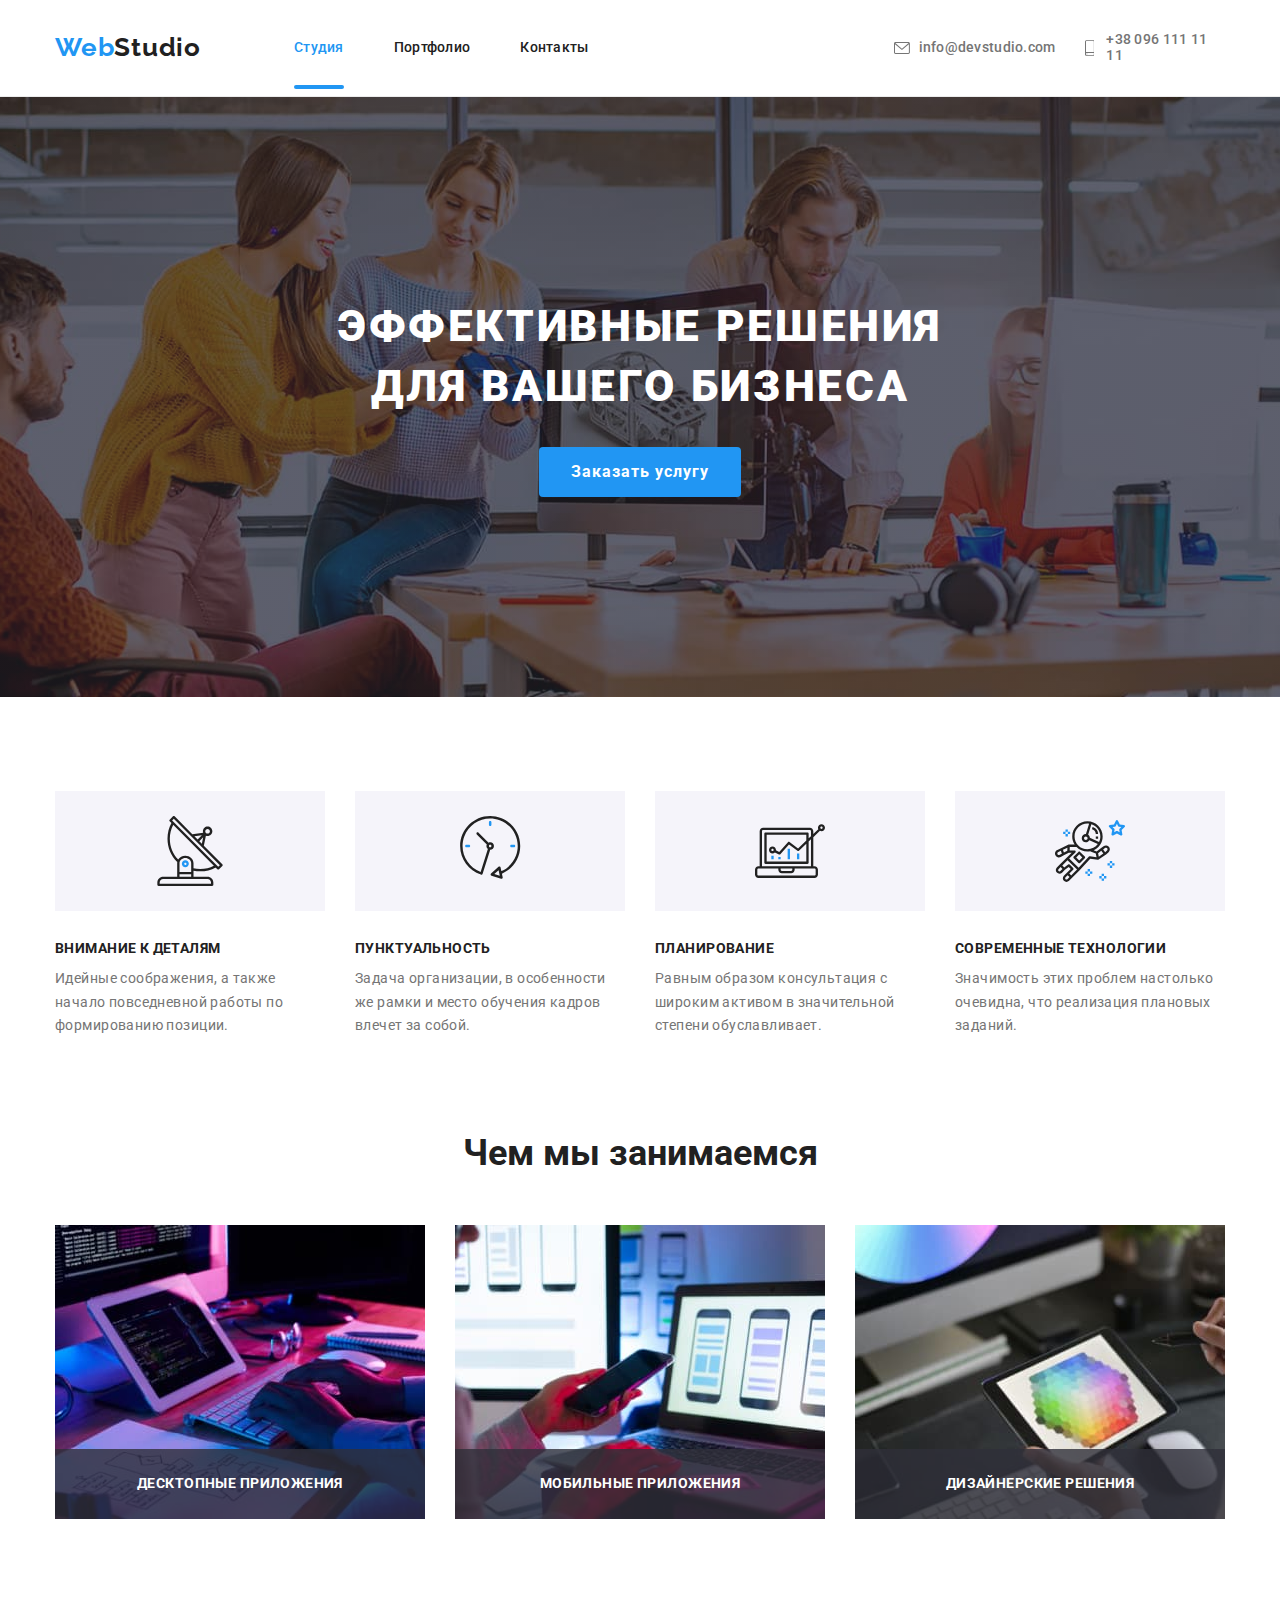
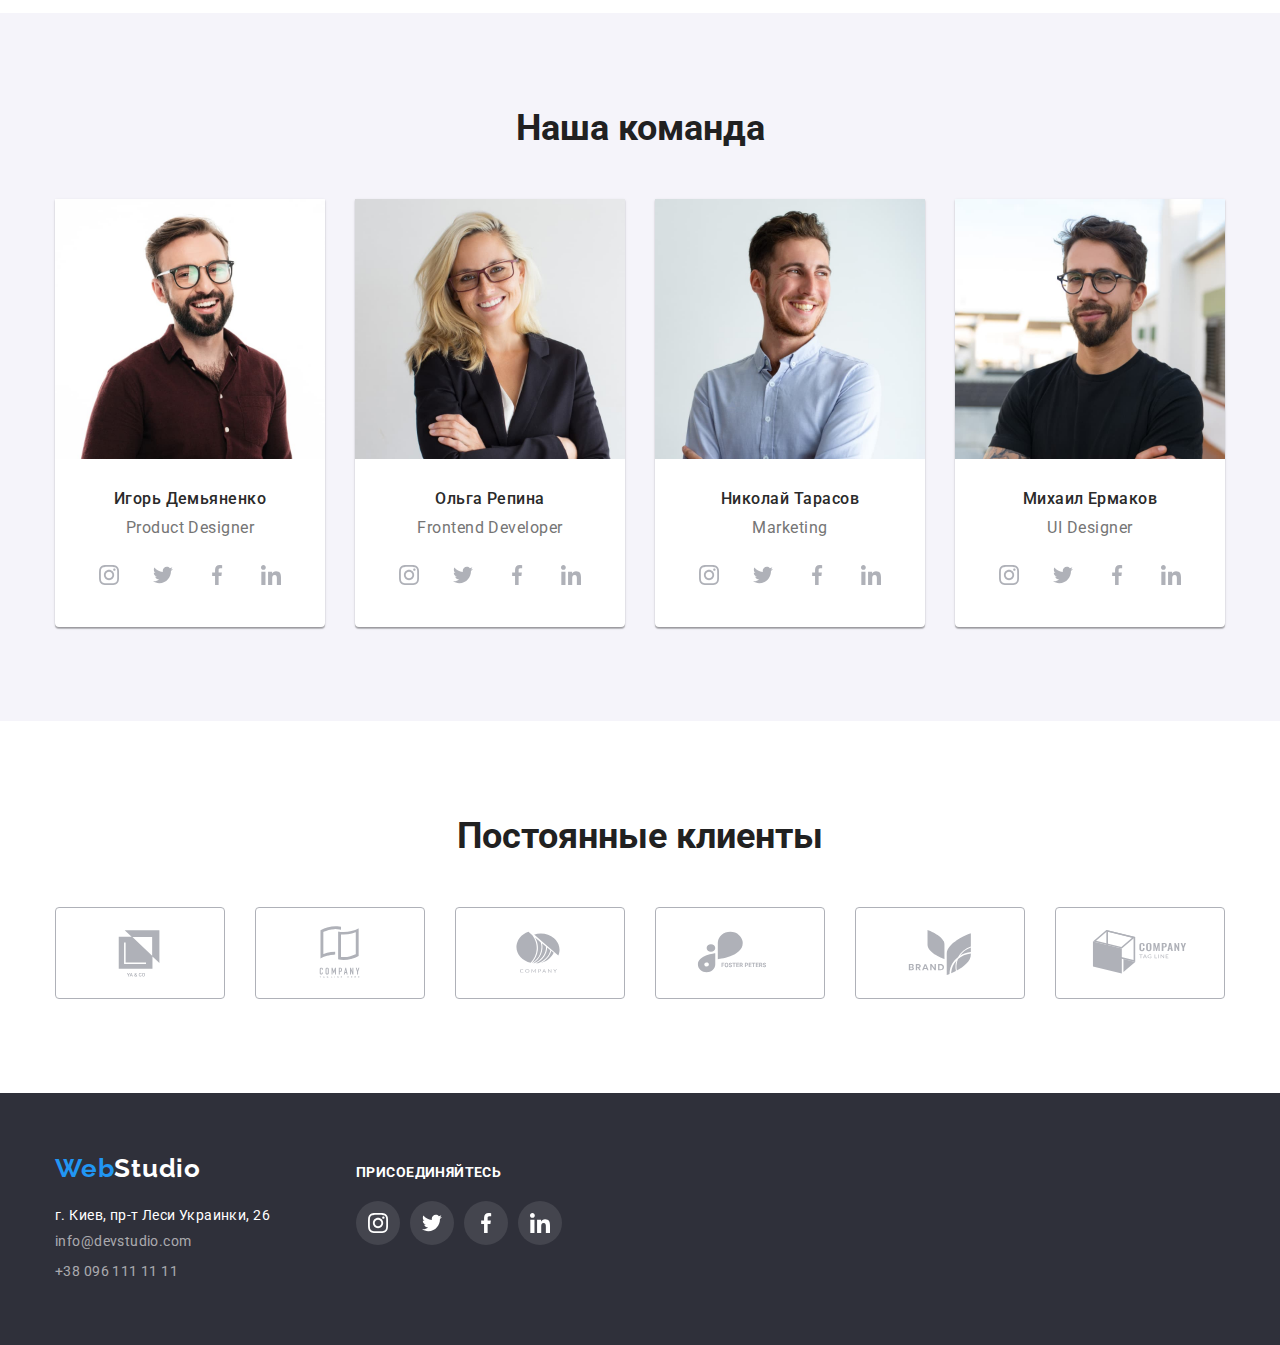
==== index.html @ 70ddfbe8 "Initial commit" ====
<!DOCTYPE html>
<html lang="ru">
<head>
  <meta charset="UTF-8">
  <meta http-equiv="X-UA-Compatible" content="IE=edge">
  <meta name="viewport" content="width=device-width, initial-scale=1.0">
  <title>WebStudio</title>

  <!-- Fontfamily -->
  <link 
  rel="preconnect" 
  href="https://fonts.googleapis.com"
  >
  <link 
  rel="preconnect" 
  href="https://fonts.gstatic.com" crossorigin
  >
  <link 
  href="https://fonts.googleapis.com/css2?family=Raleway:wght@700&family=Roboto:wght@400;500;700;900&display=swap" 
  rel="stylesheet"
  >
  <!-- Normalize -->
  <link 
  rel="stylesheet" 
  href="https://cdnjs.cloudflare.com/ajax/libs/modern-normalize/1.1.0/modern-normalize.min.css"
  >
  <!-- Css -->
  <link 
  rel="stylesheet" 
  href="./css/styles.css"
  >
</head>
<body>

  <!-- Header -->

  <header class="header">
    <div class= "container nav-container">
      <nav class="nav-list">
        <a href="./" class="logo-header logo link" aria-label="WebStudio">
          <span class="logo-web">Web</span>Studio
        </a>
        <ul class="site-nav list">
          <li class="nav-element"><a href="" class="nav-link link current" aria-label="Студия">Студия</a></li>
          <li class="nav-element"><a href="./portfolio.html" class="nav-link link" aria-label="Портфолио">Портфолио</a></li>
          <li class="nav-element"><a href="" class="nav-link link" aria-label="Контакты">Контакты</a></li>
        </ul>
      </nav>

      <ul class="contacts-list list">
        <li class="contacts-item">
          <a href="mailto:info@devstudio.com" class="contacts-link link " aria-label="Mail">
            <svg class="mail-icon"
              width="16px"
              height="12px">
              <use href="./images/icons.svg#icon-envelope"></use>
            </svg>info@devstudio.com
          </a>
        </li>
        <li class="contacts-item">
          <a href="tel:+380961111111" class="contacts-link link " aria-label="Phone number">
            <svg class="tell-icon"
              width="10px"
              height="16px">
              <use href="./images/icons.svg#icon-smartphone"></use>
            </svg>+38 096 111 11 11
          </a>
        </li>
      </ul>
    </div>
  </header>

<!-- Main -->

  <main>

<!-- Hero -->

    <section class="hero">
      <div class=" hero-container container ">
        <h1 class="hero-title">Эффективные решения для вашего бизнеса</h1>
        <button class="button" type="button" data-modal-open >Заказать услугу</button>
      </div>
    </section>

<!-- Feature -->

    <section class="feature-section">
      <div class="container">
        <h2 class="visually-hidden">Преимущество</h2>
        <ul class="feature-list list">
          <li class="feature-item">
            <div class="feature-icon-container">
            <svg class="feature-icon"
            width="70px" 
            height="70px">
              <use href="./images/icons.svg#icon-antenna"></use>
            </svg>
            </div>
            <h3 class="feature-title">Внимание к деталям</h3>
            <p class="feature-subtitle">Идейные соображения, а также начало повседневной работы по формированию позиции.</p>
          </li>
          <li class="feature-item">
            <div class="feature-icon-container">
              <svg class="feature-icon"
            width="70px" 
            height="70px">
              <use href="./images/icons.svg#icon-clock"></use>
            </svg>
            </div>
            <h3 class="feature-title">Пунктуальность</h3>
            <p class="feature-subtitle">Задача организации, в особенности же рамки и место обучения кадров влечет за собой.</p>
          </li>
          <li class="feature-item">
            <div class="feature-icon-container">
              <svg class="feature-icon"
            width="70px" 
            height="70px">
              <use href="./images/icons.svg#icon-diagram"></use>
            </svg>
            </div>
            <h3 class="feature-title">Планирование</h3>
            <p class="feature-subtitle">Равным образом консультация с широким активом в значительной степени обуславливает.</p>
          </li>
          <li class="feature-item">
            <div class="feature-icon-container">
              <svg class="feature-icon"
            width="70px" 
            height="70px">
              <use href="./images/icons.svg#icon-astronaut"></use>
            </svg>
            </div>
            <h3 class="feature-title">Современные технологии</h3>
            <p class="feature-subtitle">Значимость этих проблем настолько очевидна, что реализация плановых заданий.</p>
          </li>
        </ul>
      </div>

    </section>

<!-- Services -->

    <section class="services-section">
      <div class="container">
        <h2 class="section-title">Чем мы занимаемся</h2>
        <ul class="services-list list">
          <li class="services-item">
              <img src="./images/layout.jpg" class="image" alt="Программирование" width="370">
          <p class="services-description">Десктопные приложения</p>
            </li>
          <li class="services-item">
              <img src="./images/design.jpg" class="image" alt="Дизайн" width="370">
          <p class="services-description">Мобильные приложения</p>
            </li>
          <li class="services-item">
              <img src="./images/colorontablet.jpg" class="image" alt="Выбор цвета на графическом планшете" width="370">
          <p class="services-description">Дизайнерские решения</p>
            </li>
        </ul>
      </div>
    </section>

<!-- Team -->

    <section class="team-section">
      <div class="container">
        <h2 class="section-title">Наша команда</h2>
        <ul class="team-list list">
            <li class="team-card">
              <img src="./images/igordemyanenko.jpg" class="image" alt="Игорь Демьяненко" width="270">
            <div class="card-title">
              <h3 class="team-title">Игорь Демьяненко</h3>
              <p class="team-description">Product Designer</p>
              <ul class="social-list list">
                <li class="social-item">
                  <a href="" class="social-element" aria-label="instagram">
                    <svg class="social-icon "
                    height="20px"
                    width="20px">
                      <use href="images/icons.svg#icon-instagram" ></use>
                    </svg>
                  </a></li>
                <li class="social-item">
                  <a href="" class="social-element" aria-label="twitter">
                    <svg class="social-icon "
                    height="20px"
                    width="20px">
                      <use href="images/icons.svg#icon-twitter" ></use>
                    </svg>
                  </a></li>
                <li class="social-item">
                  <a href="" class="social-element"  aria-label="facebook">
                    <svg class="social-icon "
                    height="20px"
                    width="20px">
                      <use href="images/icons.svg#icon-facebook" ></use>
                    </svg>
                  </a></li>
                <li class="social-item">
                  <a href="" class="social-element"  aria-label="linkedin">
                    <svg class="social-icon "
                    height="20px"
                    width="20px">
                      <use href="images/icons.svg#icon-linkedin" ></use>
                    </svg>
                  </a></li>
              </ul>
            </div>
            </li>
            <li class="team-card">
              <img src="./images/olgarepina.jpg" class="image" alt="Ольга Репина" width="270">
            <div class="card-title">
              <h3 class="team-title">Ольга Репина</h3>
              <p class="team-description">Frontend Developer</p>
              <ul class="social-list list">
                <li class="social-item">
                  <a href="" class="social-element">
                    <svg class="social-icon "
                    height="20px"
                    width="20px">
                      <use href="images/icons.svg#icon-instagram" ></use>
                    </svg>
                  </a></li>
                <li class="social-item">
                  <a href="" class="social-element">
                    <svg class="social-icon "
                    height="20px"
                    width="20px">
                      <use href="images/icons.svg#icon-twitter" ></use>
                    </svg>
                  </a></li>
                <li class="social-item">
                  <a href="" class="social-element">
                    <svg class="social-icon "
                    height="20px"
                    width="20px">
                      <use href="images/icons.svg#icon-facebook" ></use>
                    </svg>
                  </a></li>
                <li class="social-item">
                  <a href="" class="social-element">
                    <svg class="social-icon "
                    height="20px"
                    width="20px">
                      <use href="images/icons.svg#icon-linkedin" ></use>
                    </svg>
                  </a></li>
              </ul>
              </div>
            </li>
            <li class="team-card">
              <img src="./images/nikolaitarasov.jpg" class="image" alt="Николай Тарасов" width="270">
            <div class="card-title">
              <h3 class="team-title">Николай Тарасов</h3>
              <p class="team-description">Marketing</p>
              <ul class="social-list list">
                <li class="social-item">
                  <a href="" class="social-element">
                    <svg class="social-icon "
                    height="20px"
                    width="20px">
                      <use href="images/icons.svg#icon-instagram" ></use>
                    </svg>
                  </a></li>
                <li class="social-item">
                  <a href="" class="social-element">
                    <svg class="social-icon "
                    height="20px"
                    width="20px">
                      <use href="images/icons.svg#icon-twitter" ></use>
                    </svg>
                  </a></li>
                <li class="social-item">
                  <a href="" class="social-element">
                    <svg class="social-icon "
                    height="20px"
                    width="20px">
                      <use href="images/icons.svg#icon-facebook" ></use>
                    </svg>
                  </a></li>
                <li class="social-item">
                  <a href="" class="social-element">
                    <svg class="social-icon "
                    height="20px"
                    width="20px">
                      <use href="images/icons.svg#icon-linkedin" ></use>
                    </svg>
                  </a></li>
              </ul>
            </div>
            </li>
            <li class="team-card">
              <img src="./images/mikhailermakov.jpg" class="image" alt="Михаил Ермаков" width="270">
            <div class="card-title">
              <h3 class="team-title">Михаил Ермаков</h3>
              <p class="team-description">UI Designer</p>
              <ul class="social-list list">
                <li class="social-item">
                  <a href="" class="social-element">
                    <svg class="social-icon "
                    height="20px"
                    width="20px">
                      <use href="images/icons.svg#icon-instagram" ></use>
                    </svg>
                  </a></li>
                <li class="social-item">
                  <a href="" class="social-element">
                    <svg class="social-icon "
                    height="20px"
                    width="20px">
                      <use href="images/icons.svg#icon-twitter" ></use>
                    </svg>
                  </a></li>
                <li class="social-item">
                  <a href="" class="social-element">
                    <svg class="social-icon "
                    height="20px"
                    width="20px">
                      <use href="images/icons.svg#icon-facebook" ></use>
                    </svg>
                  </a></li>
                <li class="social-item">
                  <a href="" class="social-element">
                    <svg class="social-icon "
                    height="20px"
                    width="20px">
                      <use href="images/icons.svg#icon-linkedin" ></use>
                    </svg>
                  </a></li>
              </ul>
            </div>
          </li>
        </ul>
      </div>
    </section>

<!-- Our clients -->

<section class="clients-section">
<div class="container">
    <h2 class="section-title">Постоянные клиенты</h2>
  <ul class="clients-list list">
    <li class="clients-item">
    <a  class="clients-icon" href="">
      <svg class="feature-icon "
          width="106px" 
          height="60px">
          <use href="./images/icons.svg#icon-logo-1"></use>
        </svg>
    </a>
    </li>
    <li class="clients-item">
    <a  class="clients-icon" href="">
      <svg class="feature-icon "
          width="106px" 
          height="60px">
          <use href="./images/icons.svg#icon-logo-2"></use>
        </svg>
    </a>
    </li>
    <li class="clients-item">
    <a  class="clients-icon" href="">
      <svg class="feature-icon "
          width="106px" 
          height="60px">
          <use href="./images/icons.svg#icon-logo-3"></use>
        </svg>
    </a>
    </li>
    <li class="clients-item">
    <a class="clients-icon" href="">
      <svg class="feature-icon "
          width="106px" 
          height="60px">
          <use href="./images/icons.svg#icon-logo-4"></use>
        </svg>
    </a>
    </li>
    <li class="clients-item">
    <a  class="clients-icon" href="">
      <svg class="feature-icon "
          width="106px" 
          height="60px">
          <use href="./images/icons.svg#icon-logo-5"></use>
        </svg>
    </a>
    </li>
    <li class="clients-item">
    <a  class="clients-icon" href="">
      <svg class="feature-icon "
          width="106px" 
          height="60px">
          <use href="./images/icons.svg#icon-logo-6"></use>
        </svg>
    </a>
    </li>
  </ul>
</div>
</section>
  </main>

<!-- Footer -->

  <footer class="footer">
    <div class="container">
      <div>
        <a href="./" class="logo-footer logo link" aria-label="WebStudio">
          <span class="logo-web">Web</span>Studio
        </a>
        <address class="address">
          <ul class="contacts-footer list">
            <li class="address-item"><a href="/" class="contacts-address link" aria-label="address">г. Киев, пр-т Леси Украинки, 26</a></li>
            <li class="address-item"><a href="mailto:info@devstudio.com" class="contacts-link link" aria-label="Mail">info@devstudio.com</a></li>
            <li class="address-item"><a href="tel:+380961111111" class="contacts-link link" aria-label="Phone number">+38 096 111 11 11</a></li>
          </ul>
        </address>
      </div>
      <div class="footer-social-container">
          <b class="subscribe">присоединяйтесь</b>
          <ul class="footer-social-list list">
            <li class="footer-social-item">
                    <a href="" class="footer-social-element" aria-label="instagram">
                      <svg class="footer-social-icon"
                      height="20px"
                      width="20px">
                        <use href="images/icons.svg#icon-instagram" ></use>
                      </svg>
                    </a></li>
                  <li class="footer-social-item">
                    <a href="" class="footer-social-element" aria-label="twitter">
                      <svg class="footer-social-icon"
                      height="20px"
                      width="20px">
                        <use href="images/icons.svg#icon-twitter" ></use>
                      </svg>
                    </a></li>
                  <li class="footer-social-item">
                    <a href="" class="footer-social-element" aria-label="facebook">
                      <svg class="footer-social-icon"
                      height="20px"
                      width="20px">
                        <use href="images/icons.svg#icon-facebook" ></use>
                      </svg>
                    </a></li>
                  <li class="footer-social-item">
                    <a href="" class="footer-social-element"  aria-label="linkedin">
                      <svg class="footer-social-icon"
                      height="20px"
                      width="20px">
                        <use href="images/icons.svg#icon-linkedin" ></use>
                      </svg>
                    </a></li>
          </ul>
      </div> 
    </div>
  </footer>

<!-- Modal -->

  <div class="backdrop is-hidden" data-modal>
    <div class="modal">
      <button class="modal-close" type="button" data-modal-close>
        <svg class="modal-close-icon"
        width="18px"
        height="18px">
          <use href="./images/icons.svg#icon-close-black"></use>
        </svg>
      </button>
    </div>
  </div>

  <script src="./js/modal.js"></script>
</body>
</html>
---- css/styles.css ----
/* Styles for index.html */
:root {
  --primary-text-color: #2a2a2a;
  --title-text-color: #212121;
  --accent-color: #2196F3;
  --primary-white-color: #FFFFFF;
  --grey: #757575;
  --grey-light: rgba(255, 255, 255, 0.6);
  --grey-ultra-light: #F5F4FA;
  --background-color: #2F303A;
  --background-color-for-hero:#C4C4C4;
  /* --primary-bg-color:#E5E5E5; */
} 

/* Box-sizing */
html {
  box-sizing: border-box;
}


/* Body */
body {
  margin: 0;

  /* background-color: var(--primary-bg-color); */
  color: var(--primary-text-color);

  font-size: 14px;
  font-weight: 400;
  line-height: 1.71;
  font-family: Roboto, sans-serif;
}

/* Class .container  */
.container {
  width: 1200px;
  margin: 0 auto;
  padding: 0 15px;
}

/* Class .list  */
.list {
  list-style: none;
  
  margin: 0;
  padding: 0;
}

/* Class .link  */
.link {
  text-decoration: none;
}

/* Class .section-title  */
.section-title {
  color: var(--title-text-color);

  font-size: 36px;
  line-height: 1.17;
  text-align: center;
}

/* Class .image */
.image {
  width: 100%;
  height: auto;
  display:block;
}

/* INDEX.HTML */

/* HEADER */
.header {
  border-bottom: 1px solid #ECECEC
}

.nav-container {
  display: flex;
  align-items: center;
}

.nav-list {
  display: flex;
  align-items: center;
}

/* Logo */

.logo {
  margin-right: 93px;

  color: var(--title-text-color);

  font-family: Raleway;
  font-size: 26px;
  font-weight: 700;
  line-height: 1.19;
  letter-spacing: 0.03em;
}

.logo-web {
  color: var(--accent-color);
}

/* Nav */

.site-nav {
  display: flex;
  align-items: center;
}

.nav-element:not(:last-child) {
  margin-right: 50px;
}

.nav-link {
  display: block;
  padding: 32px 0;

  color: var(--title-text-color);

  font-weight: 500;
  line-height: 1.14;
  letter-spacing: 0.02em;

  transition-timing-function: cubic-bezier(0.4, 0, 0.2, 1);
  transition-duration: 250ms;
  transition-property: color;

}

.nav-link:hover,
.nav-link:focus {
  color: var(--accent-color);
}

.nav-link.current{
  color: var(--accent-color);
}

/* hover-line */
.nav-link.current,
.nav-link {
  position: relative;
}


.nav-link.current::after {
  content: "";
  position: absolute;
  bottom: -1.5px;
  left: 0;

  width: 100%;
  height: 4px;

  background: #2196F3;
  border-radius: 2px;
  }




/* contacts */

.contacts-list {
  display: flex;
  align-items: center;
  margin-left: 305px;
}

.contacts-item:not(:last-child){
  margin-right: 29px;
}

.contacts-link {
  display: flex;
  align-items: center;
  padding: 32px 0;


  color: var(--grey);
  fill: var(--grey);

  font-weight: 500;
  line-height: 1.14;
  letter-spacing: 0.02em;

  transition-timing-function: cubic-bezier(0.4, 0, 0.2, 1) ;
  transition-duration: 250ms;
  transition-property: color, fill;
}

.contacts-link:hover,
.contacts-link:focus {
  color: var(--accent-color);
  fill: var(--accent-color);
}

/* icons for contacts */
.mail-icon {
  margin-right: 9px;
}

.tell-icon {
  margin-right: 12px;
}


/* MAIN */

/* Hero */
.hero {
  padding: 200px 0;
  margin: auto;


  background-color: var(--background-color-for-hero);

  background-image:
  linear-gradient(
    rgba(47, 48, 58, 0.475),
    rgba(47, 48, 58, 0.475)),
    url(../images/team.jpg);
  background-repeat: no-repeat;
  background-position: center;
  max-width: 1600px; 
  }

.hero-container {
  text-align: center;
}


.visually-hidden {
  position: absolute;
  width: 1px;
  height: 1px;
  margin: -1px;
  padding: 0;
  overflow: hidden;
  border: 0;
  clip: rect(0 0 0 0);
}

.hero-title {
  max-width: 696px;
  margin: 0 auto 30px;

  color: var(--primary-white-color);

  font-weight: 900;
  font-size: 44px;
  line-height: 1.36;
  letter-spacing: 0.06em;
  text-transform: uppercase;
}

.button {
  padding: 10px 32px;
  min-width: 200px;
  border: 0;
  border-radius: 4px;

  color: var(--primary-white-color);
  background-color: var(--accent-color);

  font-family: inherit;
  font-weight: 700;
  font-size: 16px;
  line-height: 1.88;
  letter-spacing: 0.06em;

  cursor: pointer;
  transition-duration: 250ms;
  transition-timing-function: cubic-bezier(0.4, 0, 0.2, 1);
  transition-property: background-color;
}
.button:focus,
.button:hover {
  background-color: #188CE8;;
}

/* Feature */

.feature-section {
  padding: 94px 0 47px;
}

.feature-list {

  display: flex;
  align-items: center;
  justify-content: center;
}

.feature-item {
  width: 270px;
  margin-right: 30px;
}

.feature-item:last-child {
  margin-right: 0;
}

.feature-icon-container {
  margin-bottom: 30px;
  display: flex;
  align-items: center;
  justify-content: center;

  background: #F5F4FA;

  width: 270px;
  height: 120px;
}

.feature-title {
  margin: 0 0 10px;
  color: var(--title-text-color);

  font-weight: 700;
  font-size: 14px;
  line-height: 1.14;
  text-transform: uppercase;
  letter-spacing: 0.03em;
}

.feature-subtitle {
  margin: 0;

  color: var(--grey);

  line-height: 1.71;
  letter-spacing: 0.03em;
}

/* Services */

.services-section {
  padding: 47px 0 94px;
}

.section-title {
  margin: 0 0 50px;
  
  text-align: center;
}

.services-list {
  display: flex;
  align-items: center;
  justify-content: center;
}
  
.services-item {
  position: relative;

  margin-right: 30px;
}

.services-item:last-child {
  margin-right: 0;
}
/* description */

.services-description {
  position: absolute;
  bottom: 0;
  padding: 27px;
  right: 0;
  left: 0;

  margin: 0;
  font-weight: 700;
  line-height: 1.14;
  text-align: center;
  letter-spacing: 0.03em;
  text-transform: uppercase;

  color: var(--primary-white-color);

  background: rgba(47, 48, 58, 0.8);
}

/* Team */

.team-section {
  background-color: #F5F4FA;
  padding: 94px 0;
}

.team-list {
  display: flex;
  align-items: center;
  justify-content: center;
}

.team-card {
  margin: 0 30px 0 0;

  background-color:var(--primary-white-color) ;

  box-shadow: 0px 1px 3px rgba(0, 0, 0, 0.12), 0px 1px 1px rgba(0, 0, 0, 0.14), 0px 2px 1px rgba(0, 0, 0, 0.2);
  border-radius: 0px 0px 4px 4px;
}

.card-title {
  padding: 30px 32px;

  text-align: center;
}

.team-title {
  margin: 0 0 10px 0;

  font-weight: 500;
  font-size: 16px;
  line-height: 1.19;
  letter-spacing: 0.03em;
}



.team-card:last-child {
  margin-right: 0;
}

.team-description {

  color: var(--grey);

  font-weight: 400;
  font-size: 16px;
  line-height: 1.19;
  letter-spacing: 0.03em;

  margin: 0 0 16px;
}

.social-list {
  display: flex;
  align-items: center;
  justify-content: center;
}

.social-element {
  display: flex;
  align-items: center;
  justify-content: center;

  fill: #AFB1B8 ;

  height: 44px;
  width: 44px;
  border-radius: 50%;
  transition-timing-function: cubic-bezier(0.4, 0, 0.2, 1) ;
  transition-duration: 250ms;
  transition-property: background-color, fill;

}
.social-item:not(:last-child) {
  margin-right: 10px;
  
}

.social-element:hover,
.social-element:focus {
  background-color: var(--accent-color);
  fill: var(--primary-white-color)
}

/* Our clients */

.clients-section {
  padding: 94px 0;
}
.clients-list {
  display: flex;
  align-items: center;
}

.clients-item {
  width: 170px;
  height: 92px;
}

.clients-icon{
  display: flex;
  align-items: center;
  justify-content: center;

  fill: #AFB1B8;


  border: 1px solid #AFB1B8;
  border-radius: 4px;
  width: 100%;
  height: 100%;

  transition-timing-function: cubic-bezier(0.4, 0, 0.2, 1) ;
  transition-duration: 250ms;
  transition-property: fill, border;
}
.clients-item:not(:last-child) {
  margin-right: 30px;
}

.clients-icon:hover,
.clients-icon:focus {
  fill: var(--accent-color);
  border: 1px solid #2196F3;
}

/* FOOTER */

.footer {
  padding: 60px 0;

  background-color: var(--background-color)
}



.footer .logo {
  color: var(--primary-white-color);
}

.logo-footer {
  display: inline-block;
  margin-bottom: 20px;
  margin-right: 0;
}
.address-item {
  margin-bottom: 9px;
  height: 21px;
}
.address-item:last-child {
  margin-bottom: 0;
}

.contacts-footer {
  width: 231px;
}

.contacts-address {
  color: var(--primary-white-color);

  font-style: normal;
  letter-spacing: 0.03em;

}

.footer .contacts-link {
  padding: 0;
  color: var(--grey-light);

  font-weight: 400;
  font-style: normal;
  letter-spacing: 0.03em;

  transition-timing-function: cubic-bezier(0.4, 0, 0.2, 1) ;
  transition-duration: 250ms;
  transition-property: color;
}

.footer .contacts-link:hover,
.footer .contacts-link:focus {
  color: var(--accent-color);
}
/* Social */

.footer .container {
  display: flex;
  align-items: baseline;
}

.footer-social-container {
margin-left: 70px;
}

.subscribe {
  display: block;
  margin-bottom: 20px;

  color: var(--primary-white-color);


  font-weight: 700;
  line-height: 1.14;
  letter-spacing: 0.03em;
  text-transform: uppercase;
}

.footer-social-list {
display: flex;
}

.footer-social-item {
display: flex;
}

.footer-social-item:not(:last-child) {
  margin-right: 10px;
}

.footer-social-element {
  display: flex;
  align-items: center;
  justify-content: center;

  background-color: rgba(255, 255, 255, 0.1);
  fill: var(--primary-white-color);

  width: 44px;
  height: 44px;
  border-radius: 50%;

  transition-duration: 250ms;
  transition-timing-function: cubic-bezier(0.4, 0, 0.2, 1);
  transition-property: background-color;
}

.footer-social-element:hover,
.footer-social-element:focus {
  background-color: var(--accent-color);

}

/* Modal */

.backdrop {
  position: fixed;


  width: 100vw;
  height: 100vh;
  left: 0px;
  top: 0px;

  background: rgba(0, 0, 0, 0.2);
  
  opacity: 1;
  visibility: visible;
  pointer-events: initial;

  transition-property: opacity, visibility;
  transition-duration: 250ms;
  transition-timing-function: cubic-bezier(0.4, 0, 0.2, 1);

}

.modal {
  position: absolute;
  width: 528px;
  height: 581px;
  top:50%;
  left:50%;
  transform: translate(-50%,-50%);

  background: #FFFFFF;
  box-shadow: 0px 1px 3px rgba(0, 0, 0, 0.12), 0px 1px 1px rgba(0, 0, 0, 0.14), 0px 2px 1px rgba(0, 0, 0, 0.2);
  border-radius: 4px;
}

.backdrop.is-hidden {
  opacity: 0;
  visibility: hidden;
  pointer-events: none;
}

.modal-close {
  display: flex;
  justify-content: center;
  align-items: center;
  position: absolute;
  top: 8px;
  right: 8px;

  width: 30px;
  height: 30px;

  background: #FFFFFF;
  border: 1px solid rgba(0, 0, 0, 0.1);
  border-radius: 50%;

  cursor: pointer;
  transition-timing-function: cubic-bezier(0.4, 0, 0.2, 1) 250s;
  transition-duration: 250ms;
  transition-property: fill;
}

  .modal-close:focus,
  .modal-close:hover {
  fill:var(--accent-color);
}

.modal-close-icon {
  display: block;
}




/* STYLES FOR PORTFOLIO */

/* MAIN */
/* Portfolio */
.section-portfolio {
  padding: 94px 0;
}

.portfolio {
  display: flex;
  flex-wrap: wrap;
}

.portfolio-card {
  margin: 0 30px 30px 0;
}

.portfolio-card:nth-child(3n+3) {
  margin-right: 0;
}

.portfolio-card:nth-last-child(-n+3) {
  margin-bottom: 0;
}
.portfolio-link{
  display: block;
  transition-timing-function: cubic-bezier(0.4, 0, 0.2, 1) ;
  transition-duration: 250ms;
  transition-property: box-shadow;
}

.portfolio-link:hover,
.portfolio-link:focus {
  box-shadow: 0px 1px 1px rgba(0, 0, 0, 0.12),
    0px 4px 4px rgba(0, 0, 0, 0.06),
    1px 4px 6px rgba(0, 0, 0, 0.16);
}

.portfolio-title-descr {
  padding: 20px 24px;

  border: 1px solid #EEEEEE;
  border-top: 0;
}

.portfolio-title {
  margin: 0 0 4px;

  color: var(--title-text-color);

  font-size: 18px;
  line-height: 2;
  letter-spacing: 0.06em;
}

.description {
  margin: 0;

  color: var(--grey);

  font-size: 16px;
  line-height: 1.88;
  letter-spacing: 0.03em;
}

/* overlay */

.image-container{
  position: relative;
}

.portfolio-text-overlay {
  position: absolute;
  transform: translateY(100%);
  transition-timing-function: cubic-bezier(0.4, 0, 0.2, 1) ;
  transition-duration: 250ms;
  transition-property: transform, opacity;
  top: 0;
  bottom: 0;
  opacity: 0;

  padding: 63px 24px;
  margin: 0;

  font-weight: 400;
  font-size: 18px;
  line-height: 1.5;
  letter-spacing: 0.03em;

  color: var(--primary-white-color);

  background: rgba(33, 150, 243, 0.9);
}

.portfolio-overlay {
position: relative;
overflow: hidden;
}



.portfolio-link:hover .portfolio-text-overlay,
.portfolio-link:focus .portfolio-text-overlay {
    transform: translateY(0);
    opacity: 1;
  }



/* Filter */
.filter {
    display: flex;
    justify-content: center;
    margin-bottom: 50px;
}

.filter-item {
margin-right: 8px;
}

.filter-item:last-child {
  margin-right: 0;
}

.filter-button {
  padding: 6px 22px;
  
  color: var(--title-text-color);
  background-color: var(--grey-ultra-light);
  border: 0;
  
  font-family: inherit;
  font-weight: 500;
  font-size: 16px;
  line-height: 1.63;
  letter-spacing: 0.03em;
  border-radius: 4px;
  
  cursor: pointer;
  transition-timing-function: cubic-bezier(0.4, 0, 0.2, 1);
  transition-duration:250ms;
  transition-property:color, background-color, box-shadow;
  
}

.filter-button.current {
  color: var(--primary-white-color);
  background-color: var(--accent-color)
}

.filter-button:hover,
.filter-button:focus {
  color: var(--primary-white-color);
  background-color: var(--accent-color);
  box-shadow: 0px 3px 1px rgba(0, 0, 0, 0.1), 0px 1px 2px rgba(0, 0, 0, 0.08), 0px 2px 2px rgba(0, 0, 0, 0.12);

}
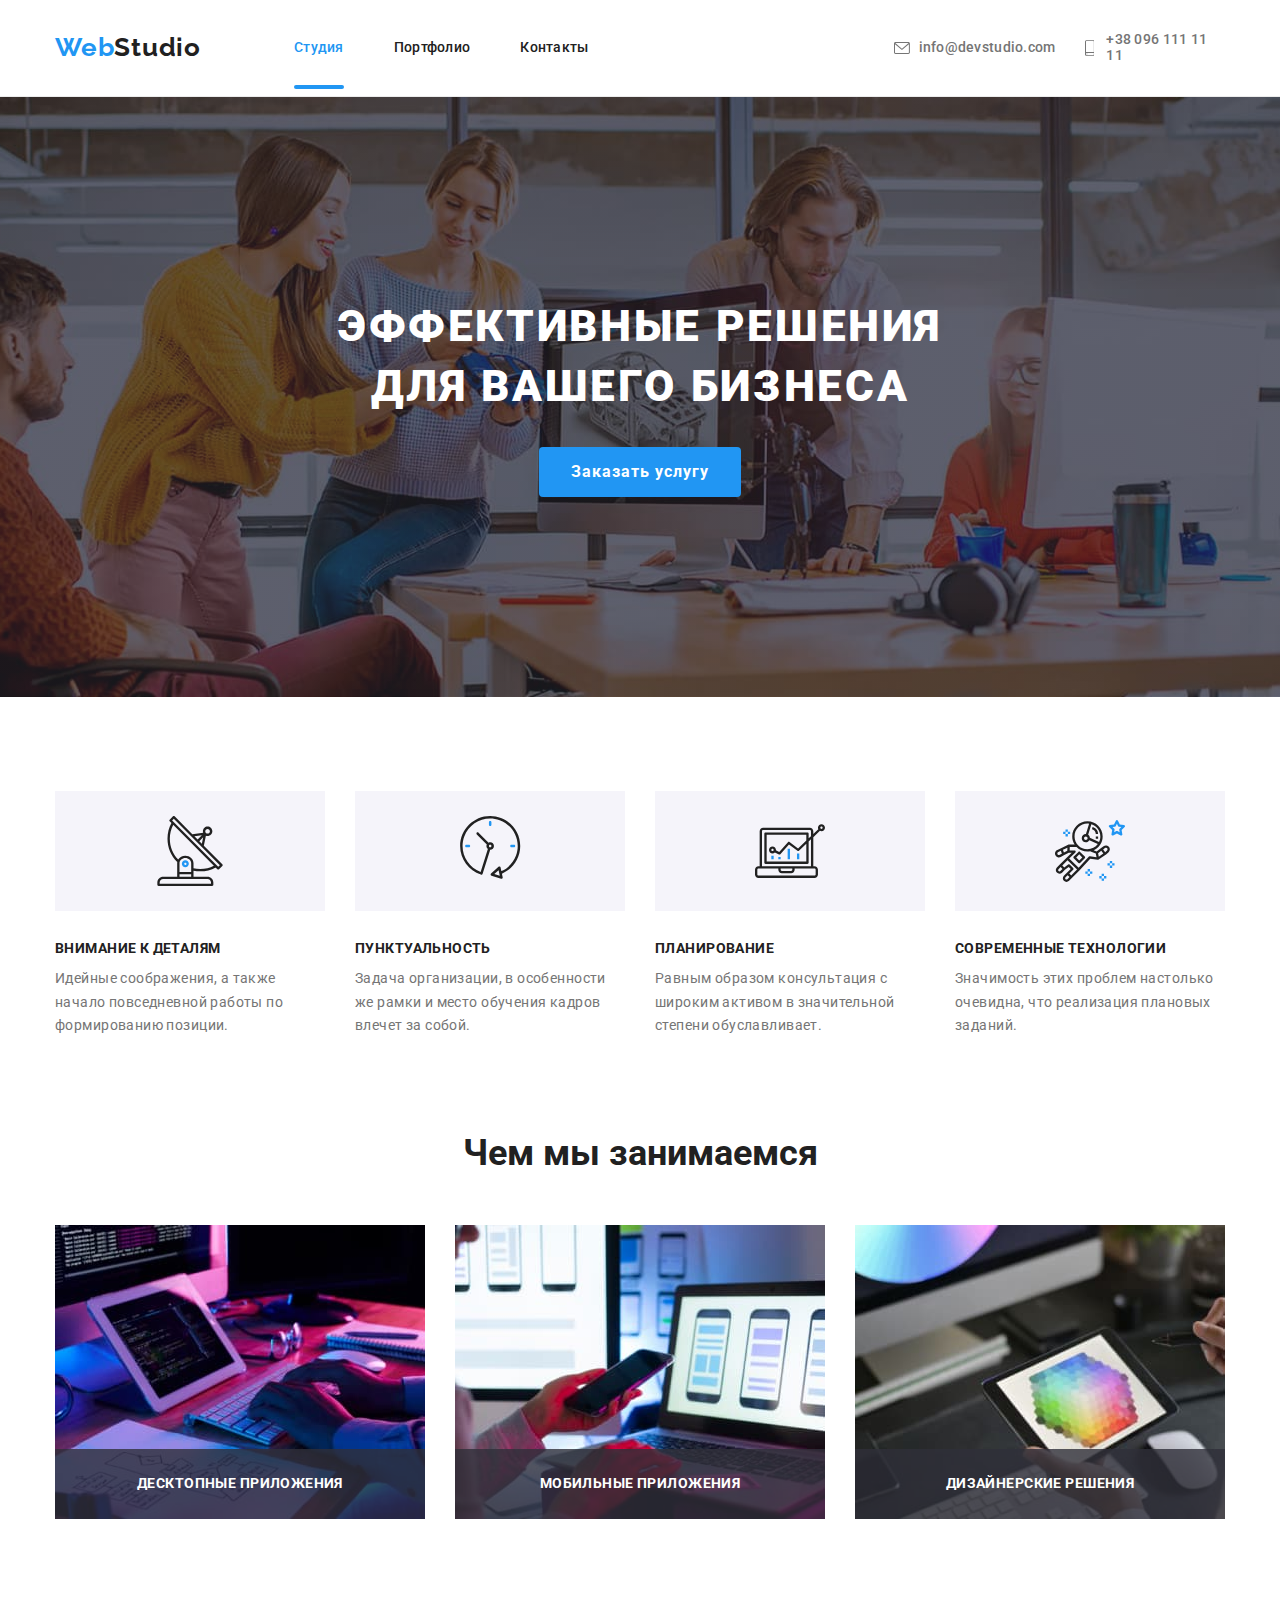
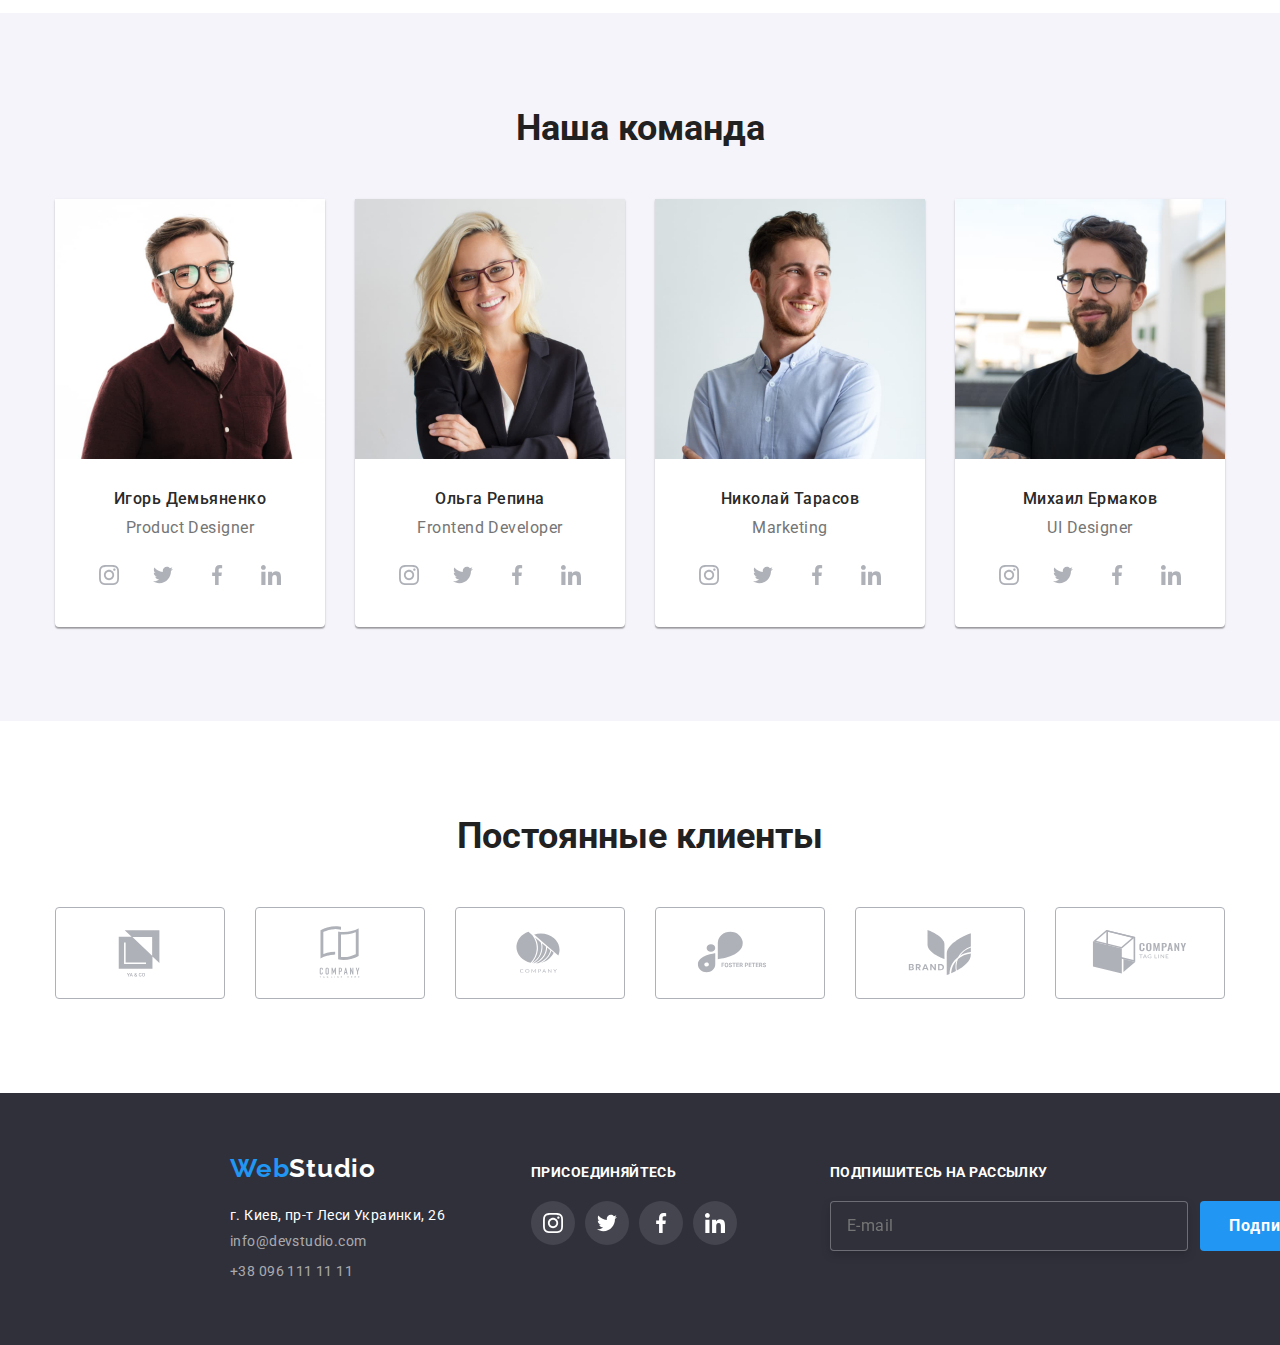
==== commit 1a9c059a: "Add modal and input in footer" ====
--- a/index.html
+++ b/index.html
@@ -452,6 +452,21 @@
                     </a></li>
           </ul>
       </div> 
+
+        <form class="footer-form">
+          <label class="subscribe footer-label">
+          Подпишитесь на рассылку
+            <input class="footer-email-input" type="email" name="email" placeholder="E-mail">
+            </label>
+            <button class="button fotter-button" type="submit">
+              Подписаться
+              <svg class="footer-icon"
+              width="24px"
+              height="24px">
+                <use href="./images/icons.svg#icon-send"></use>
+              </svg>
+            </button>
+        </form>
     </div>
   </footer>
 
@@ -459,6 +474,64 @@
 
   <div class="backdrop is-hidden" data-modal>
     <div class="modal">
+
+
+    <div class="modal-container"  role="group" aria-labelledby="contact-details-head">
+        <p class="modal-title" id="contact-details-head">Оставьте свои данные, мы вам перезвоним</p>
+      <form class="modal-form">
+
+        <label class="label">
+          Имя
+          <input class="modal-input" type="text" name="name" autofocus>
+        <svg class="modal-icon"
+          width="18px"
+          height="18px">
+          <use href="./images/icons.svg#icon-person-black">
+          </use>
+        </svg>
+        </label>
+
+        <label class="label">
+          Телефон
+          <input class="modal-input" type="tel" name="phone_number">
+        <svg class="modal-icon"
+          width="18px"
+          height="18px">
+          <use href="./images/icons.svg#icon-phone-black"></use>
+        </svg>
+        </label>
+
+        <label class="label">
+          Почта
+          <input class="modal-input" type="email" name="email">
+        <svg class="modal-icon"
+          width="18px"
+          height="18px">
+          <use href="./images/icons.svg#icon-email-black"></use>
+        </svg>
+        </label>
+
+        <label class="label">
+          Комментарий
+        <textarea  class="textarea" name="Comment" rows="6" placeholder="Введите текст"></textarea>
+        </label>
+
+        <label class="label agreement">
+          <input class="input-checkbox visually-hidden" type="checkbox" name="consent" value="consent">
+          <span class="fake">
+            <svg class="icon-fake"
+            width="11px"
+            height="8px">
+              <use href="./images/icons.svg#icon-Vector"></use>
+            </svg>
+          </span>
+          Соглашаюсь с рассылкой и принимаю&nbsp   
+          <a class="agreement-link" href="/">Условия договора</a>
+          </label>
+
+        <button class=" modal-button button" type="submit">Отправить</button>
+      </form>
+    </div>
       <button class="modal-close" type="button" data-modal-close>
         <svg class="modal-close-icon"
         width="18px"
--- a/css/styles.css
+++ b/css/styles.css
@@ -515,7 +515,7 @@
 /* FOOTER */
 
 .footer {
-  padding: 60px 0;
+  padding: 60px 215px;
 
   background-color: var(--background-color)
 }
@@ -577,6 +577,7 @@
 
 .footer-social-container {
 margin-left: 70px;
+
 }
 
 .subscribe {
@@ -624,9 +625,68 @@
 .footer-social-element:hover,
 .footer-social-element:focus {
   background-color: var(--accent-color);
-
-}
-
+}
+
+/* footer-modal */
+
+
+.footer-form {
+  display: flex;
+  align-items: flex-end;
+  width: 570px;
+
+  margin-left: 93px;
+
+}
+
+.footer-label {
+  display: flex;
+  flex-direction: column;
+  margin: 0;
+  width: 100%;
+
+  color: var(--primary-white-color);
+
+  font-weight: 700;
+  line-height: 1.14;
+  letter-spacing: 0.03em;
+}
+
+.footer-email-input {
+
+  width: 100%; ;
+  padding: 14px 10px 14px 16px;
+  margin-top: 20px;
+
+  font-weight: 400;
+  font-size: 16px;
+  line-height: 1.25;
+  letter-spacing: 0.03em;
+
+  color: rgba(255, 255, 255, 0.6);
+  background: var(--background-color);
+
+  border: 1px solid rgba(255, 255, 255, 0.3);
+  filter: drop-shadow(0px 4px 4px rgba(0, 0, 0, 0.15));
+  border-radius: 4px;
+  outline: transparent;
+}
+
+.fotter-button {
+display: flex;
+justify-content: center;
+align-items: center;
+margin-left: 12px;
+
+padding: 10px 28px 10px 29px ;
+
+fill: var(--primary-white-color);
+}
+
+.footer-icon {
+  padding: 0;
+  margin-left: 10px;
+}
 /* Modal */
 
 .backdrop {
@@ -697,6 +757,169 @@
 
 .modal-close-icon {
   display: block;
+}
+
+/* Form */
+
+.modal-container {
+  padding: 40px;
+}
+
+.modal-form {
+  display: flex;
+  flex-direction: column;
+  justify-content: center;
+
+}
+
+.modal-title{
+  text-align: center;
+  margin-top: 0;
+  margin-bottom: 12px;
+  font-weight: 700;
+  font-size: 20px;
+  line-height: 1.15;
+  letter-spacing: 0.03em;
+;
+}
+
+.label {
+  display: flex;
+  position: relative;
+  flex-direction: column;
+  
+  margin-bottom: 10px;
+
+
+  font-size: 12px;
+  line-height: 1.16;
+  letter-spacing: 0.01em;
+
+  color: var(--grey);
+
+}
+
+.modal-input {
+  padding: 12px 10px 12px 42px;
+  margin-top: 4px;
+  border: 1px solid rgba(33, 33, 33, 0.2);
+  border-radius: 4px;
+  outline: transparent;
+  transition-timing-function: cubic-bezier(0.4, 0, 0.2, 1) ;
+  transition-duration: 250ms;
+  transition-property: border-color ;
+  
+}
+
+.modal-input:hover,
+.modal-input:focus {
+  border-color: var(--accent-color);
+}
+
+.modal-input:hover +.modal-icon,
+.modal-input:focus +.modal-icon{
+  fill: var(--accent-color);
+}
+
+.modal-icon {
+  padding: 0;
+  position: absolute;
+  top: 27px;
+  left: 12px;
+
+  fill: var(--title-text-color);
+  transition-timing-function: cubic-bezier(0.4, 0, 0.2, 1);
+  transition-duration: 250ms;
+  transition-property: fill;
+}
+
+
+
+.textarea {
+  padding: 12px 16px;
+  margin-top: 4px;
+
+  outline: transparent;
+
+  line-height: 1.14;
+  letter-spacing: 0.01em;
+  font-weight: 400;
+  font-size: 14px; 
+
+  color: rgba(117, 117, 117, 0.5);
+  border: 1px solid rgba(33, 33, 33, 0.2);
+  border-radius: 4px;
+
+  transition-timing-function: cubic-bezier(0.4, 0, 0.2, 1) ;
+  transition-duration: 250ms;
+  transition-property: border-color;
+
+  resize: none;
+}
+
+.textarea:hover,
+.textarea:focus {
+border-color: var(--accent-color);
+}
+
+
+.fake {
+
+  display: flex;
+  justify-content: center;
+  align-items: center;
+  background:var(--primary-white-color);
+  width: 16px;
+  height: 15px;
+  margin-right: 8px;
+
+  border-radius: 4px;
+  outline: 2px solid var(--title-text-color);
+  outline-offset: -2px;
+
+  transition-timing-function: cubic-bezier(0.4, 0, 0.2, 1);
+  transition-duration: 250ms;
+  transition-property: solid, background-color;
+}
+
+.icon-fake {
+  fill: var(--primary-white-color) ;
+  transition-timing-function: cubic-bezier(0.4, 0, 0.2, 1);
+  transition-duration: 250ms;
+  transition-property: fill;
+}
+
+.input-checkbox:checked + .fake {
+  outline-color: var(--accent-color);
+  background-color: var(--accent-color);
+}
+
+.agreement-link {
+  text-decoration-line: underline;
+  color: var(--accent-color);
+}
+
+.agreement {
+  display: flex;
+  flex-direction: row;
+  justify-content: center;
+  align-items:center ;
+  text-align: center;
+  margin-bottom: 30px ;
+  margin-top: 10px;
+
+  font-weight: 400;
+  font-size: 14px;
+  line-height: 1.71;
+  letter-spacing: 0.03em;
+
+  color: var(--grey);
+}
+
+.modal-button {
+  margin: 0 auto;
+  width: 200px;
+  height: 50px;
 }
 
 
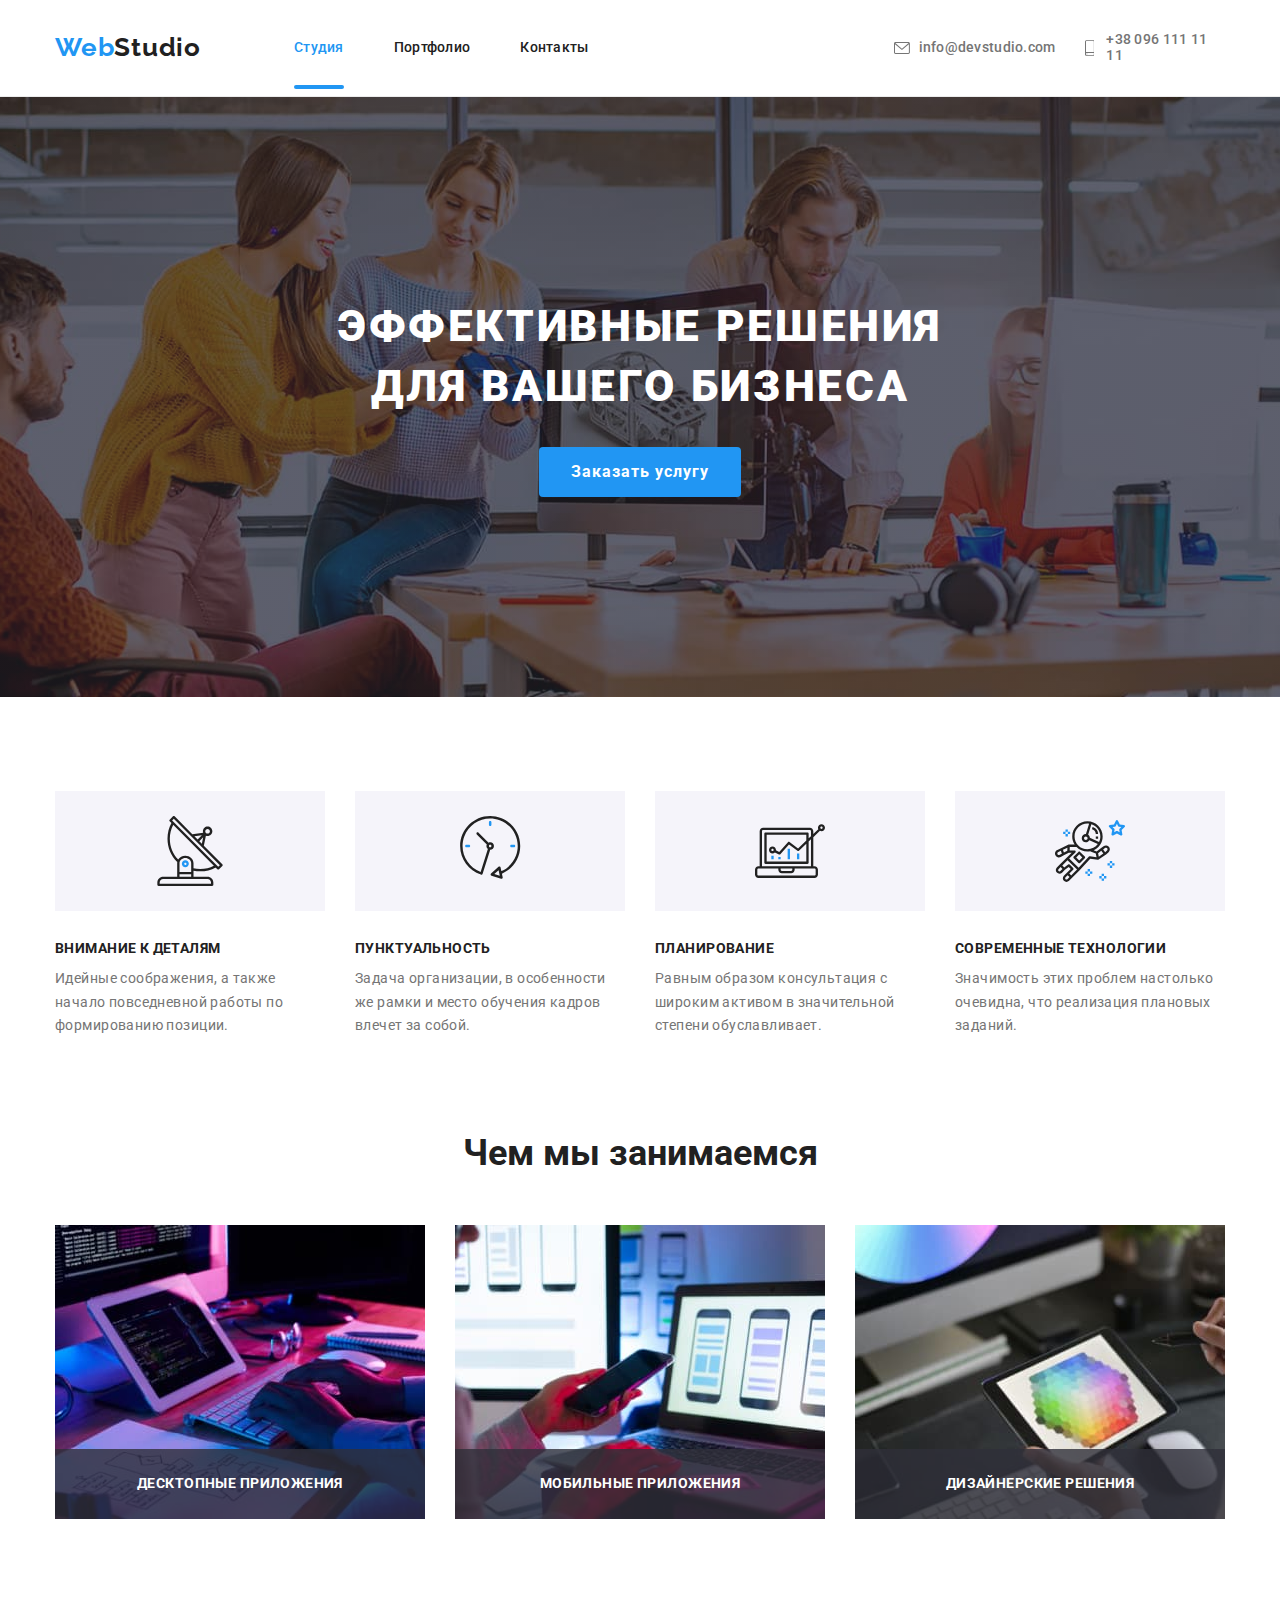
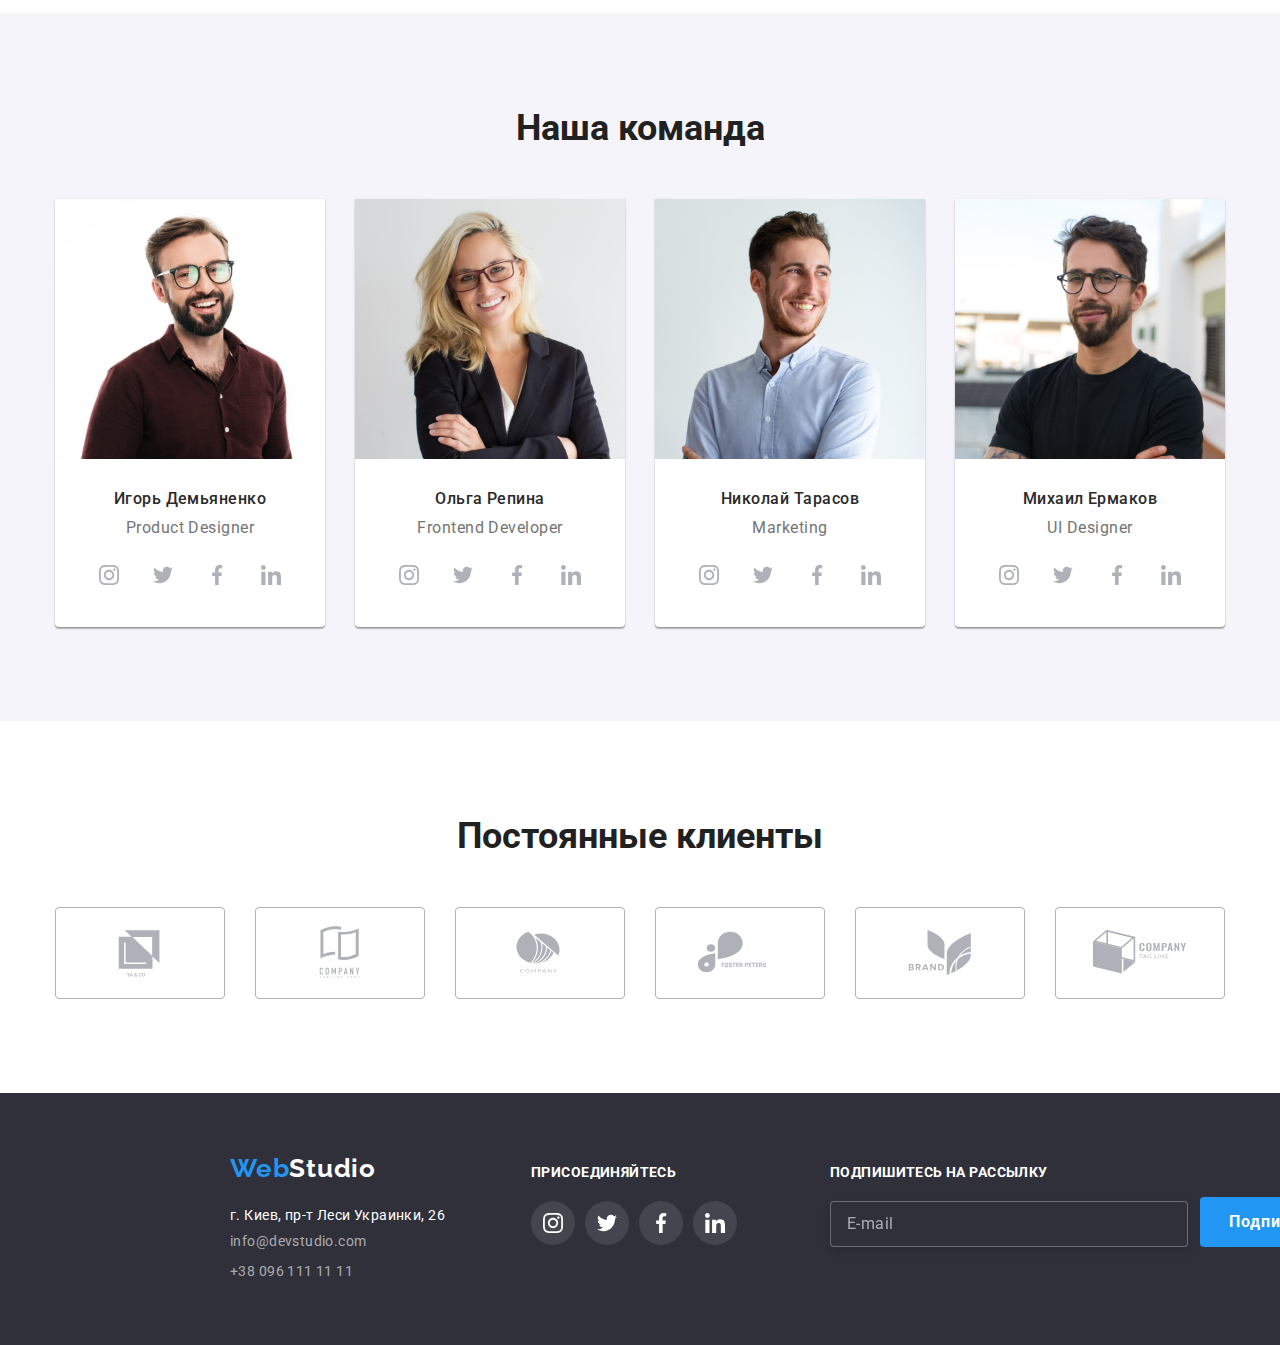
==== commit adfe7f35: "add styles for placeholder" ====
--- a/index.html
+++ b/index.html
@@ -529,7 +529,7 @@
           <a class="agreement-link" href="/">Условия договора</a>
           </label>
 
-        <button class=" modal-button button" type="submit">Отправить</button>
+        <button class="button modal-button" type="submit">Отправить</button>
       </form>
     </div>
       <button class="modal-close" type="button" data-modal-close>
--- a/css/styles.css
+++ b/css/styles.css
@@ -658,18 +658,21 @@
   padding: 14px 10px 14px 16px;
   margin-top: 20px;
 
-  font-weight: 400;
-  font-size: 16px;
-  line-height: 1.25;
-  letter-spacing: 0.03em;
-
-  color: rgba(255, 255, 255, 0.6);
   background: var(--background-color);
 
   border: 1px solid rgba(255, 255, 255, 0.3);
   filter: drop-shadow(0px 4px 4px rgba(0, 0, 0, 0.15));
   border-radius: 4px;
   outline: transparent;
+}
+
+.footer-email-input::placeholder {
+  font-weight: 400;
+  font-size: 16px;
+  line-height: 1.25;
+  letter-spacing: 0.03em;
+
+  color: rgba(255, 255, 255, 0.6);
 }
 
 .fotter-button {
@@ -841,12 +844,6 @@
 
   outline: transparent;
 
-  line-height: 1.14;
-  letter-spacing: 0.01em;
-  font-weight: 400;
-  font-size: 14px; 
-
-  color: rgba(117, 117, 117, 0.5);
   border: 1px solid rgba(33, 33, 33, 0.2);
   border-radius: 4px;
 
@@ -862,6 +859,15 @@
 border-color: var(--accent-color);
 }
 
+.textarea::placeholder {
+  font-weight: 400;
+  font-size: 12px;
+  line-height: 1.166;
+  letter-spacing: 0.01em;
+
+  color: rgba(117, 117, 117, 0.5);
+
+}
 
 .fake {
 
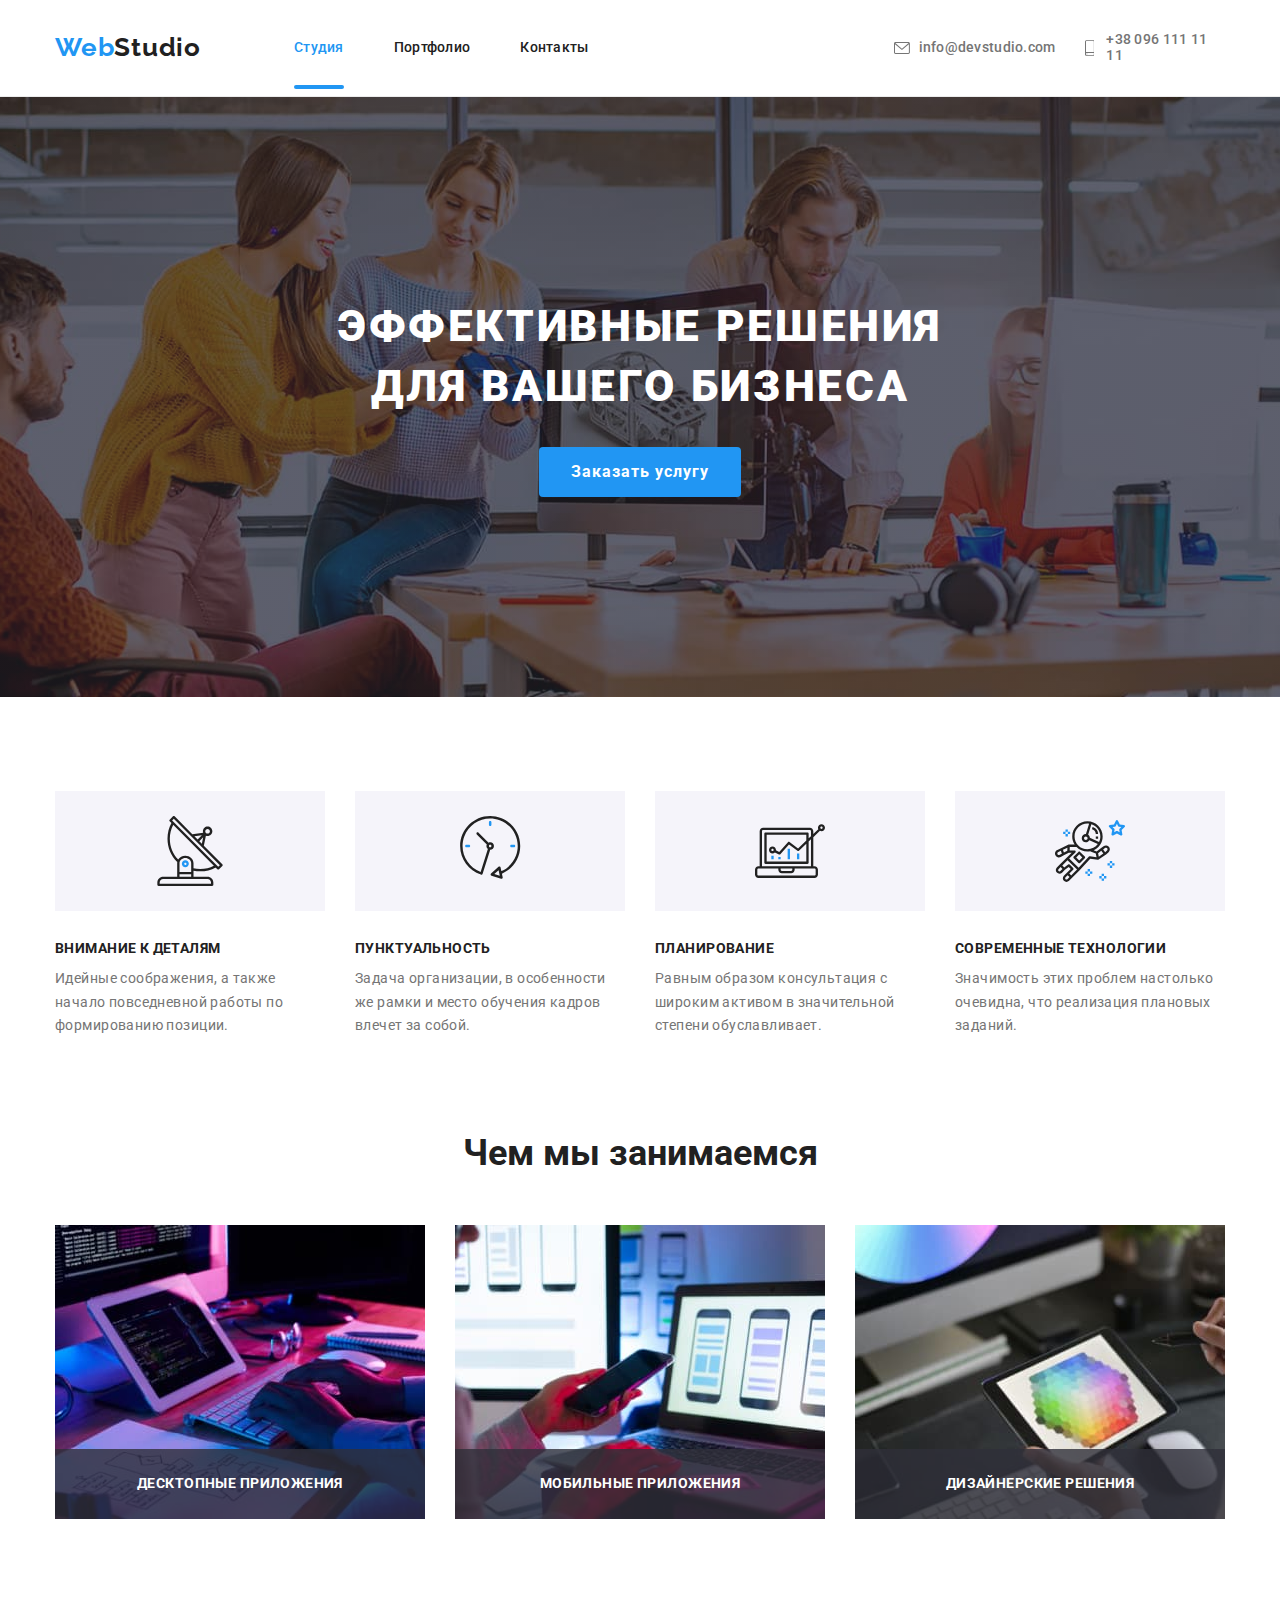
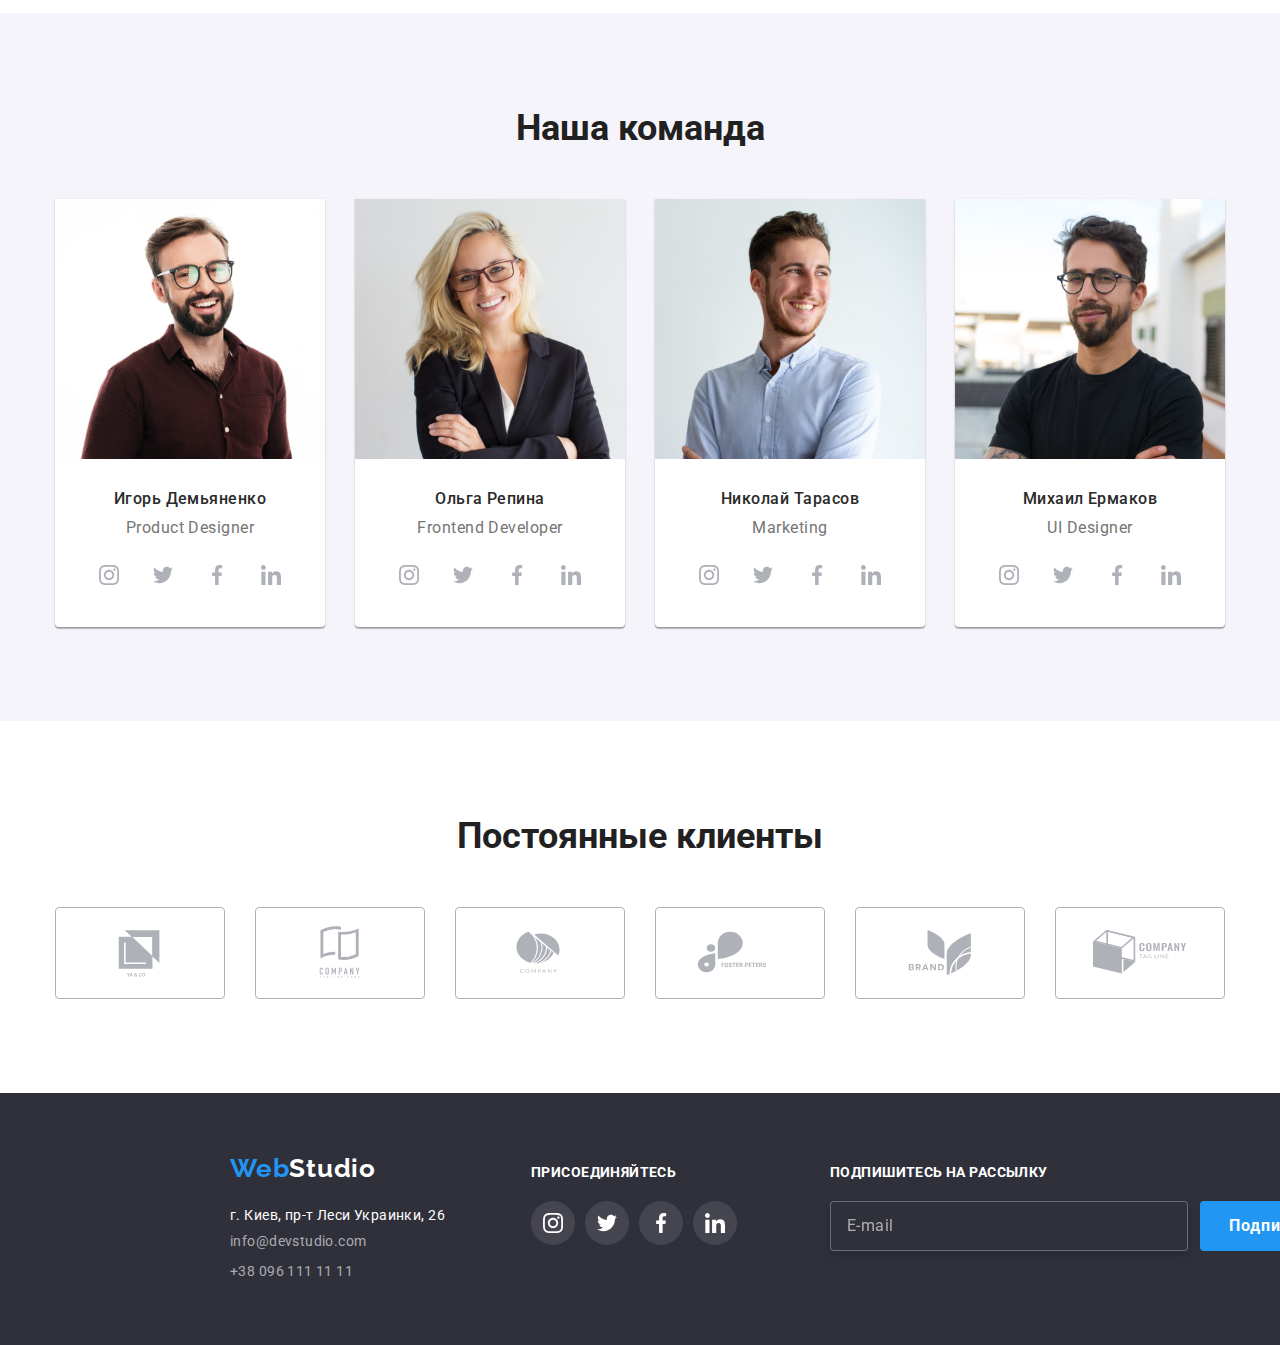
==== commit 7cb4f609: "fix bags in footer-form" ====
--- a/index.html
+++ b/index.html
@@ -453,20 +453,22 @@
           </ul>
       </div> 
 
+      <div class="footer-form-container">
+        <p class="subscribe footer-form-title">Подпишитесь на рассылку</p>
         <form class="footer-form">
-          <label class="subscribe footer-label">
-          Подпишитесь на рассылку
+          <label class=" footer-label">
             <input class="footer-email-input" type="email" name="email" placeholder="E-mail">
-            </label>
-            <button class="button fotter-button" type="submit">
-              Подписаться
-              <svg class="footer-icon"
+          </label>
+          <button class="button fotter-button" type="submit">
+            Подписаться
+            <svg class="footer-icon"
               width="24px"
               height="24px">
-                <use href="./images/icons.svg#icon-send"></use>
-              </svg>
-            </button>
+              <use href="./images/icons.svg#icon-send"></use>
+            </svg>
+          </button>
         </form>
+      </div>
     </div>
   </footer>
 
@@ -517,15 +519,15 @@
         </label>
 
         <label class="label agreement">
-          <input class="input-checkbox visually-hidden" type="checkbox" name="consent" value="consent">
-          <span class="fake">
+          <input class="input-checkbox visually-hidden" id="user-checkbox" tabindex="-1" type="checkbox" name="consent" value="consent">
+          <span class="fake" aria-labelledby="user-checkbox" tabindex="0">
             <svg class="icon-fake"
             width="11px"
             height="8px">
               <use href="./images/icons.svg#icon-Vector"></use>
             </svg>
           </span>
-          Соглашаюсь с рассылкой и принимаю&nbsp   
+          Соглашаюсь с рассылкой и принимаю&nbsp;
           <a class="agreement-link" href="/">Условия договора</a>
           </label>
 
--- a/css/styles.css
+++ b/css/styles.css
@@ -629,14 +629,27 @@
 
 /* footer-modal */
 
+.footer-form-container {
+  margin-left: 93px;
+
+}
+
 
 .footer-form {
   display: flex;
   align-items: flex-end;
+  justify-content: center;
   width: 570px;
 
-  margin-left: 93px;
-
+}
+
+.footer-form-title {
+  margin: 0 0 20px ;
+  color: var(--primary-white-color);
+
+  font-weight: 700;
+  line-height: 1.14;
+  letter-spacing: 0.03em;
 }
 
 .footer-label {
@@ -644,26 +657,26 @@
   flex-direction: column;
   margin: 0;
   width: 100%;
-
-  color: var(--primary-white-color);
-
-  font-weight: 700;
-  line-height: 1.14;
-  letter-spacing: 0.03em;
 }
 
 .footer-email-input {
-
-  width: 100%; ;
-  padding: 14px 10px 14px 16px;
-  margin-top: 20px;
+  font-size: 16px;
+  padding: 15px 10px 15px 16px;
 
   background: var(--background-color);
+  color: var(--background-color-for-hero);
 
   border: 1px solid rgba(255, 255, 255, 0.3);
   filter: drop-shadow(0px 4px 4px rgba(0, 0, 0, 0.15));
   border-radius: 4px;
   outline: transparent;
+  transition-property: solid;
+  transition-duration: 250ms;
+  transition-timing-function: cubic-bezier(0.4, 0, 0.2, 1);
+}
+
+.footer-email-input:focus {
+  border: 1px solid var(--accent-color);
 }
 
 .footer-email-input::placeholder {
@@ -802,6 +815,10 @@
 
 }
 
+.textarea {
+margin-bottom: 10px
+}
+
 .modal-input {
   padding: 12px 10px 12px 42px;
   margin-top: 4px;
@@ -814,12 +831,10 @@
   
 }
 
-.modal-input:hover,
 .modal-input:focus {
   border-color: var(--accent-color);
 }
 
-.modal-input:hover +.modal-icon,
 .modal-input:focus +.modal-icon{
   fill: var(--accent-color);
 }
@@ -827,13 +842,15 @@
 .modal-icon {
   padding: 0;
   position: absolute;
-  top: 27px;
+  top: 50%;
   left: 12px;
+
 
   fill: var(--title-text-color);
   transition-timing-function: cubic-bezier(0.4, 0, 0.2, 1);
   transition-duration: 250ms;
   transition-property: fill;
+
 }
 
 
@@ -854,7 +871,7 @@
   resize: none;
 }
 
-.textarea:hover,
+
 .textarea:focus {
 border-color: var(--accent-color);
 }
@@ -888,6 +905,10 @@
   transition-property: solid, background-color;
 }
 
+.fake:focus {
+    outline: 2px solid var(--accent-color);
+}
+
 .icon-fake {
   fill: var(--primary-white-color) ;
   transition-timing-function: cubic-bezier(0.4, 0, 0.2, 1);
@@ -912,7 +933,6 @@
   align-items:center ;
   text-align: center;
   margin-bottom: 30px ;
-  margin-top: 10px;
 
   font-weight: 400;
   font-size: 14px;
